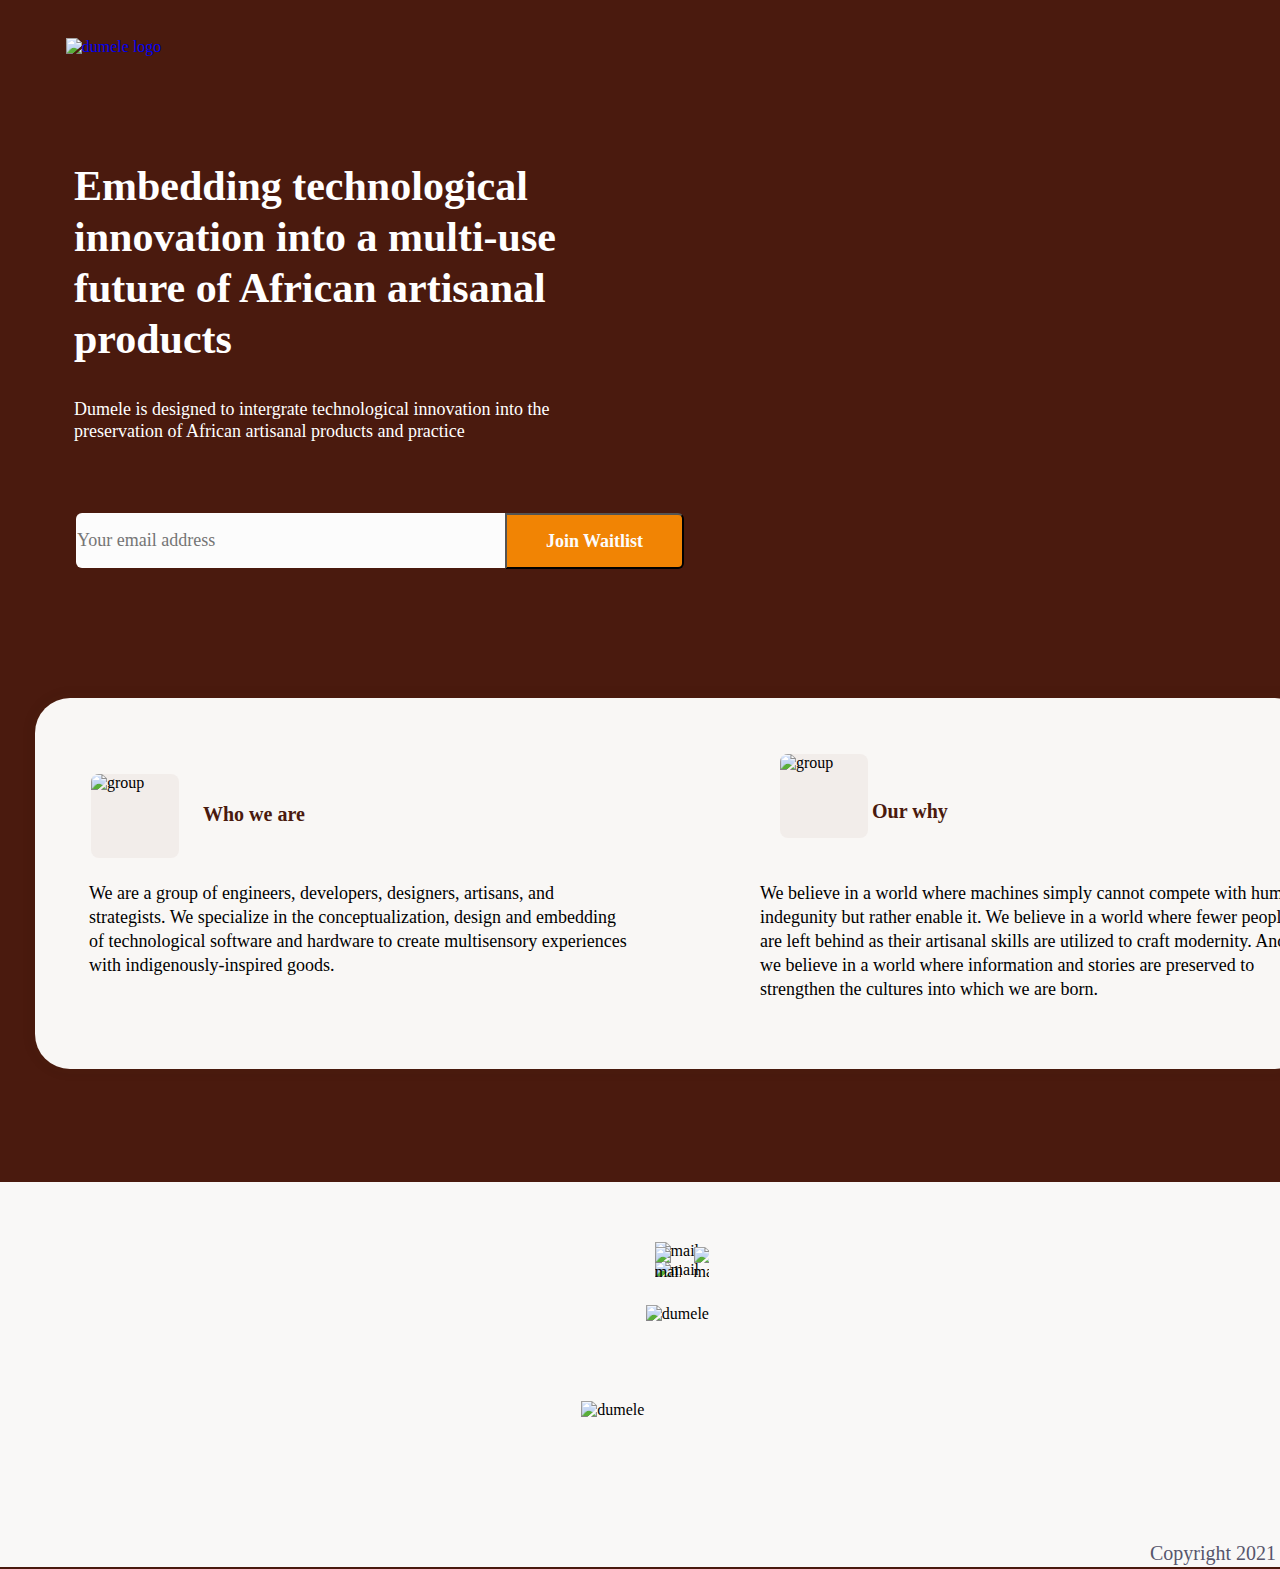
==== index.html @ 9a36893f "first commit" ====
<!DOCTYPE html>
<html lang="en">
<head>
    <meta charset="UTF-8">
    <meta http-equiv="X-UA-Compatible" content="IE=edge">
    <meta name="viewport" content="width=device-width, initial-scale=1.0">
    <link rel="stylesheet" href="style.css">
    <title>Dumele</title>
</head>
<body>
    <div class="container">
        <div class="nav-wrapper">
            <a href="index.html"><img src="C:\Users\danky\OneDrive\Desktop\projects\dumele\img\dumele logo.png" class="dumele-logo" alt="dumele logo"></a>
        </div>
       <div class="embedding-technology">Embedding technological innovation into a multi-use future of African artisanal products</div>
       <p class="dumele-is-designed-for">Dumele is designed to intergrate technological innovation into the preservation of African artisanal products and practice</p>
       <input type="text" class="form" placeholder="Your email address">
       <button class="submit" type="submit">Join Waitlist</button>
       <img src="C:\Users\danky\OneDrive\Desktop\projects\dumele\img\Vector.png" class="symble" alt="dumele">
       <img src="C:\Users\danky\OneDrive\Desktop\projects\dumele\img\Vector 3.png" class="symble-1" alt="dumele">
       <img src="C:\Users\danky\OneDrive\Desktop\projects\dumele\img\Vector 2.png" class="symble-2" alt="dumele">
       <img src="C:\Users\danky\OneDrive\Desktop\projects\dumele\img\Vector 1.png" class="symble-3" alt="dumele">
        <div class="outer-container">
            <div class="inner-container">
                <img src="C:\Users\danky\OneDrive\Desktop\projects\dumele\img\group (1) 1.png" class="group" alt="group">
                <div class="who-we-are">Who we are</div>
                <p class="we-are">We are a group of engineers, developers, designers, artisans, and strategists. We specialize in the conceptualization, design and embedding of technological software and hardware to create multisensory experiences with indigenously-inspired goods.</p>
                <img src="C:\Users\danky\OneDrive\Desktop\projects\dumele\img\Group 178.png" class="question" alt="group">
                <div class="our-why">Our why</div>
                <p class="we-believe">We believe in a world where machines simply cannot compete with human indegunity but rather enable it. We believe in a world where fewer people are left behind as their artisanal skills are utilized to craft modernity. And we believe in a world where information and stories are preserved to strengthen the cultures into which we are born.</p>
            </div>
        </div>
        <div class="footer">
            <div class="mail">    
                <img src="C:\Users\danky\OneDrive\Desktop\projects\dumele\img\mail up.png" class="mail-up" alt="mail">
                <img src="C:\Users\danky\OneDrive\Desktop\projects\dumele\img\mail down.png" class="mail-down" alt="mail">
                <img src="C:\Users\danky\OneDrive\Desktop\projects\dumele\img\mail left.png" class="mail-left" alt="mail">
                <img src="C:\Users\danky\OneDrive\Desktop\projects\dumele\img\mail right.png" class="mail-right" alt="mail">
            </div>
                <img src="C:\Users\danky\OneDrive\Desktop\projects\dumele\img\dumele logo symble.png" class="dumele-symble" alt="dumele">
            <img src="C:\Users\danky\OneDrive\Desktop\projects\dumele\img\dumele logo2.png" class="dumele-logo2" alt="dumele">
            <footer class="copyright">Copyright  2021 Dumele</footer>
        </div>
    </div> 
    <script src="app.js"></script>
</body>
</html>
---- style.css ----
* {
    margin: 0px;
    padding: 0px;
}

body {
    background: #4a1a0e;
}

img.dumele-logo {
    position: absolute;
    left: 5.14%;
    right: 77.15%;
    top: 4.21%;
    bottom: 92.85%;
}

.embedding-technology {
    position: absolute;
    width: 534px;
    height: 153px;
    left: 74px;
    top: 161px;

    font-family: Sen;
    font-style: normal;
    font-weight: bold;
    font-size: 42px;
    line-height: 51px;

    color: #ffffff;
}

p.dumele-is-designed-for {
    position: absolute;
    width: 511px;
    height: 82px;
    left: 74px;
    top: 398px;

    font-family: Epilogue;
    font-style: normal;
    font-weight: 300;
    font-size: 18px;
    line-height: 22px;

    color: #ffffff;
}

input.form {
    position: absolute;
    width: 429px;
    height: 55px;
    left: 76px;
    top: 513px;

    background: #fcfcfc;
    border: 1px solid rgba(255, 254, 254, 0.51);
    box-sizing: border-box;
    border-radius: 6px 0px 0px 6px;

    font-family: Epilogue;
    font-style: normal;
    font-weight: normal;
    font-size: 18px;
    line-height: 22px;

    color: #c1bdbd;
}

button.submit {
    position: absolute;
    width: 179px;
    height: 56px;
    left: 505px;
    top: 513px;

    font-family: Epilogue;
    font-style: normal;
    font-weight: 600;
    font-size: 18px;
    line-height: 22px;

    color: #fcfcfc;
    
    background: #f18404;
    border-radius: 0px 6px 6px 0px;

    cursor: pointer;
}

img.symble {
    position: absolute;
    left: 57.96%;
    right: 32.83%;
    top: 47%;
    bottom: 63.75%;
}

img.symble-1 {
    position: absolute;
    left: 73.19%;
    right: -3.86%;
    top: -4.98%;
    bottom: 63.76%;
}

img.symble-2 {
    position: absolute;
    left: 66.04%;
    right: 4.26%;
    top: -4.98%;
    bottom: 63.76%;
}

img.symble-3 {
    position: absolute;
    left: 57.96%;
    right: 12.38%;
    top: -4.98%;
    bottom: 78.34%;
}

.inner-container {
    position: absolute;
    width: 1275px;
    height: 371px;
    left: 35px;
    top: 698px;

    background: #f9f7f5;
    box-shadow: 0px 0px 4px 10px rgba(74, 26, 14, 0.02);
    border-radius: 35px;
}

img.group {
    position: absolute;
    width: 88px;
    height: 84px;
    left: 56px;
    top: 76px;

    background: #f2edea;
    border-radius: 8px;
}

.who-we-are {
    position: absolute;
    width: 119px;
    height: 20px;
    left: 168px;
    top: 106px;

    font-family: Epilogue;
    font-style: normal;
    font-weight: bold;
    font-size: 20px;
    line-height: 20px;

    color: #4a1a0e
}

p.we-are {
    position: absolute;
    width: 544px;
    height: 193px;
    left: 54px;
    top: 183px;

    font-family: Epilogue;
    font-style: normal;
    font-weight: 300;
    font-size: 18px;
    line-height: 24px;

    color: black;
}

img.question {
    position: absolute;
    width: 88px;
    height: 84px;
    left: 745px;
    top: 56px;

    background: #f2edea;
    border-radius: 8px;
}

.our-why {
    position: absolute;
    width: 82px;
    height: 20px;
    left: 837px;
    top: 103px;

    font-family: Epilougue;
    font-style: normal;
    font-weight: bold;
    font-size: 20px;
    line-height: 20px;

    color: #4a1a0e;
}

p.we-believe {
    position: absolute;
    width: 544px;
    height: 154px;
    left: 725px;
    top: 183px;

    font-family: Epilogue;
    font-style: normal;
    font-weight: 300;
    font-size: 18px;
    line-height: 24px;

    color: black;
}

.footer {
    position: absolute;
    width: 1364px;
    height: 385px;
    left: 0px;
    top: 1182px;

    background: #f9f8f7;
}

.mail {
    cursor: pointer;
}

img.mail-up {
    position: absolute;
    left: 47.99%;
    right: 48.01%;
    top: 15.53%;
    bottom: 20.06%;
}

img.mail-down {
    position: absolute;
    left: 47.99%;
    right: 48.01%;
    top: 20.56%;
    bottom: 20.06%;
}

img.mail-left {
    position: absolute;
    left: 48%;
    right: 50.06%;
    top: 16.92%;
    bottom: 20.06%;
}

img.mail-right {
    position: absolute;
    left: 50.85%;
    right: 48%;
    top: 16.92%;
    bottom: 19.37%; 
}

img.dumele-symble {
    position: absolute;
    left: 47.35%;
    right: 48%;
    top: 31.92%;
    bottom: 19.37%;
}

img.dumele-logo2 {
    position: absolute;
    left: 42.61%;
    right: 48%;
    top: 56.92%;
    bottom: 19.37%;
}

footer.copyright {
    position: absolute;
    width: 214px;
    height: 32px;
    left: 1150px;
    top: 355px;

    font-family: Epilogue;
    font-style: normal;
    font-weight: 200;
    font-size: 20px;
    line-height: 32px;

    color: #56556c;
}

@media only screen and (max-width: 375px) {
    * {
        margin: 0px;
        padding: 0px;
    }
    
    body {
        background: #4a1a0e;
    }
    
    img.dumele-logo {
        width: 132.71px;
        position: absolute;
        height: 26.68px;
        left: 28px;
        top: 24px;
    }
    
    .embedding-technology {
        position: absolute;
        width: 320px;
        height: 180px;
        left: 28px;
        top: 99px;
    
        font-family: Sen;
        font-style: normal;
        font-weight: bold;
        font-size: 28px;
        line-height: 30px;
    
        color: #ffffff;
    }
    
    p.dumele-is-designed-for {
        position: absolute;
        width: 320px;
        height: 82px;
        left: 28px;
        top: 235px;
    
        font-family: Epilogue;
        font-style: normal;
        font-weight: 300;
        font-size: 14px;
        line-height: 22px;
    
        color: #ffffff;
    }
    
    input.form {
        position: absolute;
        width: 320px;
        height: 56px;
        left: 28px;
        top: 335px;
    
        background: #fcfcfc;
        border: 1px solid rgba(255, 254, 254, 0.51);
        box-sizing: border-box;
        border-radius: 6px 0px 0px 6px;
    
        font-family: Epilogue;
        font-style: normal;
        font-weight: normal;
        font-size: 18px;
        line-height: 22px;
    
        color: #c1bdbd;
    }
    
    button.submit {
        position: absolute;
        width: 320px;
        height: 56px;
        left: 28px;
        top: 418px;
    
        font-family: Epilogue;
        font-style: normal;
        font-weight: 600;
        font-size: 18px;
        line-height: 22px;
    
        color: #fcfcfc;
        
        background: #f18404;
        border-radius: 6px;
    
        cursor: pointer;
    }
    img.symble {
        display: none;
    }
    
    img.symble-1 {
        position: absolute;
        width: 290.84px;
        height: 439.77px;
        left: 84.16px;
        top: 531px;
    
        box-sizing: border-box;
    }
    
    img.symble-2 {
        position: absolute;
        width: 290.17px;
        height: 439.72px;
        left: 4.21px;
        top: 531px;
    
        box-sizing: border-box;
    }
    
    img.symble-3 {
        position: absolute;
        width: 290.85px;
        height: 284.14px;
        left: -75px;
        top: 531px;
    
        box-sizing: border-box;
    }

    .outer-container {
        position: absolute;
        width: 375px;
        height: 378px;
        left: 0px;
        top: 731px;
    
        background: #4a1a0e;
    }
    
    .inner-container {
        position: absolute;
        width: 320px;
        height: 686px;
        left: 29px;
        top: 75px;
    
        background: #f9f7f5;
        box-shadow: 0px 0px 4px 10px rgba(74, 26, 14, 0.02);
        border-radius: 8px;
    }
    
    img.group {
        position: absolute;
        width: 40px;
        height: 40px;
        left: 58px;
        top: 59px;
    
        background: #f2edea;
        border-radius: 8px;
    }
    
    .who-we-are {
        position: absolute;
        width: 119px;
        height: 20px;
        left: 56px;
        top: 106px;
    
        font-family: Epilogue;
        font-style: normal;
        font-weight: bold;
        font-size: 15px;
        line-height: 20px;
    
        color: #4a1a0e
    }
    
    p.we-are {
        position: absolute;
        width: 257px;
        height: 193px;
        left: 54px;
        top: 138px;
    
        font-family: Epilogue;
        font-style: normal;
        font-weight: 300;
        font-size: 14px;
        line-height: 24px;
    
        color: #333131;
    }
    
    img.question {
        position: absolute;
        width: 40px;
        height: 40px;
        left: 58px;
        top: 328px;
    
        background: #f2edea;
        border-radius: 8px;
    }
    
    .our-why {
        position: absolute;
        width: 62px;
        height: 20px;
        left: 58px;
        top: 383px;
    
        font-family: Epilougue;
        font-style: normal;
        font-weight: bold;
        font-size: 15px;
        line-height: 20px;
    
        color: #4a1a0e;
    }
    
    p.we-believe {
        position: absolute;
        width: 257px;
        height: 193px;
        left: 60px;
        top: 418px;
    
        font-family: Epilogue;
        font-style: normal;
        font-weight: 300;
        font-size: 14px;
        line-height: 24px;
    
        color: black;
    }
    
    .footer {
        position: absolute;
        width: 380px;
        height: 202px;
        left: 0px;
        top: 1600px;
    
        background: #f9f8f7;
    }
    
    img.mail-up {
        position: absolute;
        height: 9.98px;
        left: 46.41%;
        right: 46.63%;
        top: 11.2%;
    }
    
    img.mail-down {
        position: absolute;
        height: 7.88px;
        left: 46.41%;
        right: 46.63%;
        top: 16.30%;
    }
    
    img.mail-left {
        position: absolute;
        height: 9.98px;
        left: 46.61%;
        right: 46.63%;
        top: 13.60%;
    }
    
    img.mail-right {
        position: absolute;
        height: 9.98px;
        left: 50.96%;
        right: 46.43%;
        top: 13.60%; 
    }
    
    img.dumele-symble {
        position: absolute;
        height: 21px;
        left: 46.41%;
        right: 47.2%;
        top: 41.2%;
    }
    
    img.dumele-logo2 {
        position: absolute;
        height: 10px;
        left: 41.52%;
        right: 42.4%;
        top: 59.4%;
    }
    
    footer.copyright {
        position: absolute;
        width: 128px;
        height: 32px;
        left: 121px;
        top: 81.2%;
    
        font-family: Epilogue;
        font-style: normal;
        font-weight: 200;
        font-size: 12px;
        line-height: 32px;
    
        color: #56556c;
    }

    
}
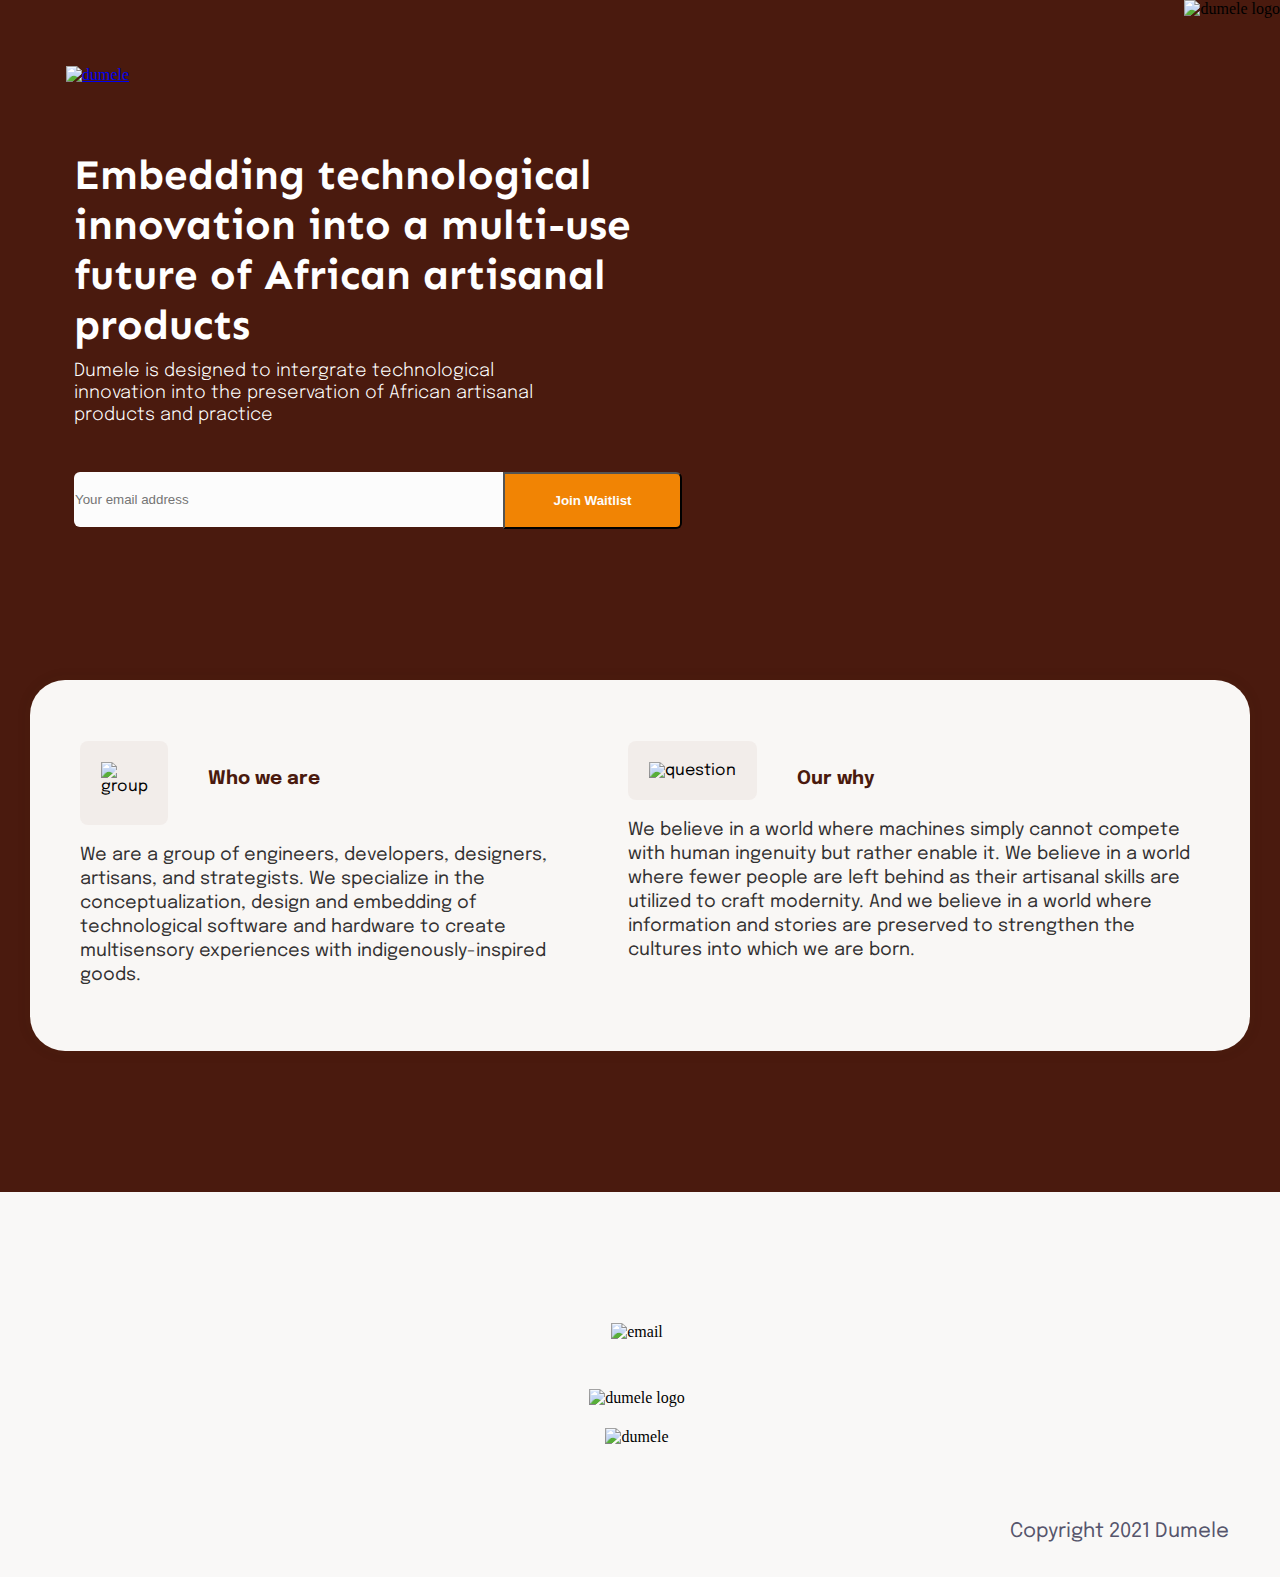
==== commit c90328bf: "latest update" ====
--- a/index.html
+++ b/index.html
@@ -4,44 +4,82 @@
     <meta charset="UTF-8">
     <meta http-equiv="X-UA-Compatible" content="IE=edge">
     <meta name="viewport" content="width=device-width, initial-scale=1.0">
+    <link rel="preconnect" href="https://fonts.gstatic.com">
+    <link href="https://fonts.googleapis.com/css2?family=Epilogue:wght@200;300;400;600;700&family=Sen:wght@700&display=swap" rel="stylesheet">
+    <title>Dumele</title>
     <link rel="stylesheet" href="style.css">
-    <title>Dumele</title>
 </head>
 <body>
     <div class="container">
-        <div class="nav-wrapper">
-            <a href="index.html"><img src="C:\Users\danky\OneDrive\Desktop\projects\dumele\img\dumele logo.png" class="dumele-logo" alt="dumele logo"></a>
-        </div>
-       <div class="embedding-technology">Embedding technological innovation into a multi-use future of African artisanal products</div>
-       <p class="dumele-is-designed-for">Dumele is designed to intergrate technological innovation into the preservation of African artisanal products and practice</p>
-       <input type="text" class="form" placeholder="Your email address">
-       <button class="submit" type="submit">Join Waitlist</button>
-       <img src="C:\Users\danky\OneDrive\Desktop\projects\dumele\img\Vector.png" class="symble" alt="dumele">
-       <img src="C:\Users\danky\OneDrive\Desktop\projects\dumele\img\Vector 3.png" class="symble-1" alt="dumele">
-       <img src="C:\Users\danky\OneDrive\Desktop\projects\dumele\img\Vector 2.png" class="symble-2" alt="dumele">
-       <img src="C:\Users\danky\OneDrive\Desktop\projects\dumele\img\Vector 1.png" class="symble-3" alt="dumele">
-        <div class="outer-container">
-            <div class="inner-container">
-                <img src="C:\Users\danky\OneDrive\Desktop\projects\dumele\img\group (1) 1.png" class="group" alt="group">
-                <div class="who-we-are">Who we are</div>
-                <p class="we-are">We are a group of engineers, developers, designers, artisans, and strategists. We specialize in the conceptualization, design and embedding of technological software and hardware to create multisensory experiences with indigenously-inspired goods.</p>
-                <img src="C:\Users\danky\OneDrive\Desktop\projects\dumele\img\Group 178.png" class="question" alt="group">
-                <div class="our-why">Our why</div>
-                <p class="we-believe">We believe in a world where machines simply cannot compete with human indegunity but rather enable it. We believe in a world where fewer people are left behind as their artisanal skills are utilized to craft modernity. And we believe in a world where information and stories are preserved to strengthen the cultures into which we are born.</p>
+        <header>
+            <div class="dumele-sign">
+                <a href="index.html"><img src="img\dumele.png" alt="dumele"></a>
             </div>
-        </div>
-        <div class="footer">
-            <div class="mail">    
-                <img src="C:\Users\danky\OneDrive\Desktop\projects\dumele\img\mail up.png" class="mail-up" alt="mail">
-                <img src="C:\Users\danky\OneDrive\Desktop\projects\dumele\img\mail down.png" class="mail-down" alt="mail">
-                <img src="C:\Users\danky\OneDrive\Desktop\projects\dumele\img\mail left.png" class="mail-left" alt="mail">
-                <img src="C:\Users\danky\OneDrive\Desktop\projects\dumele\img\mail right.png" class="mail-right" alt="mail">
-            </div>
-                <img src="C:\Users\danky\OneDrive\Desktop\projects\dumele\img\dumele logo symble.png" class="dumele-symble" alt="dumele">
-            <img src="C:\Users\danky\OneDrive\Desktop\projects\dumele\img\dumele logo2.png" class="dumele-logo2" alt="dumele">
-            <footer class="copyright">Copyright  2021 Dumele</footer>
-        </div>
-    </div> 
+            <div class="dumele-symbol">
+                <img src="img\logo.png" alt="dumele logo">
+            </div>  
+        </header>
+        <main>
+            <section class="introduction">
+                <h1 class="intro-text">Embedding technological innovation into a multi-use future of African 
+                    artisanal products</h1>
+                <p class="paragraph-text">
+                    Dumele is designed to intergrate technological innovation into the 
+                    preservation of African artisanal products and practice
+                </p>
+                <div class="cta">
+                    <input type="text" class="form" placeholder="Your email address">
+                    <button class="submit" type="submit">Join Waitlist</button>
+                </div>
+                    <img src="img\mobel icon.png" class="mobile-icon" alt="dumele logo">
+            </section>
+            <section class="outer-container">
+                <section class="inner-container">
+                    <div class="group-question">
+                        <div class="group">
+                            <div class="heading-pic">
+                                <div class="group-background">
+                                    <img src="img\group.png" class="group-img" alt="group">
+                                </div>
+                                <h3 class="who">Who we are</h3>
+                            </div>
+                            <p class="we-are">We are a group of engineers, developers, designers, artisans, and 
+                                strategists. We specialize in the conceptualization, design and embedding of 
+                                technological software and hardware to create multisensory experiences with 
+                                indigenously-inspired goods.</p>
+                        </div>
+                        <div class="question">
+                            <div class="heading-pic2">
+                                <div class="question-background">
+                                    <img src="img\question.png" class="question-img" alt="question">
+                                </div>
+                                <h3 class="why">Our why</h3>
+                            </div>
+                            <p class="we-believe">We believe in a world where machines simply cannot compete 
+                                with human ingenuity but rather enable it. We believe in a world where fewer 
+                                people are left behind as their artisanal skills are utilized to craft 
+                                modernity. And we believe in a world where information and stories are 
+                                preserved to strengthen the cultures into which we are born.</p>
+                        </div>
+                    </div>
+                </section>
+            </section>
+        </main>
+        <footer>
+            <section class="foot">
+                <div class="email">
+                    <img src="img\email.png" alt="email">
+                </div>
+                <div class="logo2">
+                    <img src="img\logo2.png" alt="dumele logo">
+                </div>
+                <div class="dumele2">
+                    <img src="img\dumele2.png" alt="dumele">
+                </div>
+            </section>
+            <div class="copyright">Copyright 2021 Dumele</div>
+        </footer>
+    </div>
     <script src="app.js"></script>
 </body>
 </html>--- a/style.css
+++ b/style.css
@@ -7,80 +7,69 @@
     background: #4a1a0e;
 }
 
-img.dumele-logo {
+header {
+    display: flex;
+}
+
+.dumele-sign {
+    margin: 66px;
+}
+
+.dumele-symbol {
     position: absolute;
-    left: 5.14%;
-    right: 77.15%;
-    top: 4.21%;
-    bottom: 92.85%;
-}
-
-.embedding-technology {
-    position: absolute;
-    width: 534px;
-    height: 153px;
-    left: 74px;
-    top: 161px;
-
-    font-family: Sen;
+    right: 0px;
+}
+
+.introduction {
     font-style: normal;
+    margin-left: 74px;
+}
+
+h1.intro-text {
+    font-family: sen;
     font-weight: bold;
     font-size: 42px;
-    line-height: 51px;
+    line-height: 50px;
+    width: 672px;
 
     color: #ffffff;
 }
 
-p.dumele-is-designed-for {
-    position: absolute;
+p.paragraph-text {
+    font-family: Epilogue;
+    font-weight: 300;
+    font-size: 18px;
+    line-height: 22px;
     width: 511px;
-    height: 82px;
-    left: 74px;
-    top: 398px;
-
-    font-family: Epilogue;
-    font-style: normal;
-    font-weight: 300;
+    margin-top: 10px;
+
+    color: #ffffff;
+}
+
+.cta {
+    font-family: Epilogue;
     font-size: 18px;
     line-height: 22px;
-
-    color: #ffffff;
+    display: flex;
+    margin-top: 46px;
 }
 
 input.form {
-    position: absolute;
+    height: 55px;
     width: 429px;
-    height: 55px;
-    left: 76px;
-    top: 513px;
-
+
+    font-weight: normal;
+    
     background: #fcfcfc;
     border: 1px solid rgba(255, 254, 254, 0.51);
     box-sizing: border-box;
     border-radius: 6px 0px 0px 6px;
-
-    font-family: Epilogue;
-    font-style: normal;
-    font-weight: normal;
-    font-size: 18px;
-    line-height: 22px;
-
-    color: #c1bdbd;
-}
-
+}
 button.submit {
-    position: absolute;
+    height: 57px;
     width: 179px;
-    height: 56px;
-    left: 505px;
-    top: 513px;
-
-    font-family: Epilogue;
-    font-style: normal;
+
     font-weight: 600;
-    font-size: 18px;
-    line-height: 22px;
-
     color: #fcfcfc;
     
     background: #f18404;
@@ -89,520 +78,164 @@
     cursor: pointer;
 }
 
-img.symble {
-    position: absolute;
-    left: 57.96%;
-    right: 32.83%;
-    top: 47%;
-    bottom: 63.75%;
-}
-
-img.symble-1 {
-    position: absolute;
-    left: 73.19%;
-    right: -3.86%;
-    top: -4.98%;
-    bottom: 63.76%;
-}
-
-img.symble-2 {
-    position: absolute;
-    left: 66.04%;
-    right: 4.26%;
-    top: -4.98%;
-    bottom: 63.76%;
-}
-
-img.symble-3 {
-    position: absolute;
-    left: 57.96%;
-    right: 12.38%;
-    top: -4.98%;
-    bottom: 78.34%;
+.mobile-icon {
+    display: none;
 }
 
 .inner-container {
-    position: absolute;
-    width: 1275px;
+    display: flex;
+    margin-top: 151px;
+    margin-inline: 30px;
     height: 371px;
-    left: 35px;
-    top: 698px;
-
+    font-family: Epilogue;
+    font-style: normal;
+    
     background: #f9f7f5;
     box-shadow: 0px 0px 4px 10px rgba(74, 26, 14, 0.02);
     border-radius: 35px;
 }
 
-img.group {
-    position: absolute;
+.heading-pic {
+    display: flex;
+}
+
+.group-question {
+    display: flex;
+    margin-top: 5%;
+    margin-inline: 50px;
+}
+
+.group-background {
+    background: #f2edea;
     width: 88px;
     height: 84px;
-    left: 56px;
-    top: 76px;
-
+    border-radius: 8px;
+}
+
+img.group-img {
+    margin: 21px;
+}
+
+h3.who {
+    width: 119px;
+    height: 20px;
+    color: #4a1a0e;
+    margin-left: 40px;
+    margin-top: 28px;
+}
+
+p.we-are {
+    font-weight: normal;
+    font-size: 18px;
+    line-height: 24px;
+    color: #333131;
+    width: 122%;
+    /* height: 193px; */
+    margin-top: 18px;
+}
+
+.question {
+    margin-left: 121px;
+}
+
+.heading-pic2 {
+    display: flex;
+}
+
+.question-background {
     background: #f2edea;
     border-radius: 8px;
 }
 
-.who-we-are {
-    position: absolute;
-    width: 119px;
-    height: 20px;
-    left: 168px;
-    top: 106px;
-
+img.question-img {
+    margin: 21px;
+}
+
+h3.why {
+    color: #4a1a0e;
+    margin-left: 40px;
+    margin-top: 28px;
+}
+
+p.we-believe {
+    font-weight: normal;
+    font-size: 18px;
+    line-height: 24px;
+    color: #333131;
+    margin-top: 18px;
+}
+
+footer {
+    display: flex;
+    margin-top: 141px;
+    height: 385px;
+    background: #f9f8f7;
+}
+
+.foot {
+    margin: auto;
+    margin-right: 325px;
+    text-align: center;
+}
+
+.logo2 {
+    margin-top: 48px;
+    margin-bottom: 21px;
+}
+
+.copyright {
     font-family: Epilogue;
     font-style: normal;
-    font-weight: bold;
+    font-weight: 200px;
     font-size: 20px;
-    line-height: 20px;
-
-    color: #4a1a0e
-}
-
-p.we-are {
-    position: absolute;
-    width: 544px;
-    height: 193px;
-    left: 54px;
-    top: 183px;
-
-    font-family: Epilogue;
-    font-style: normal;
-    font-weight: 300;
-    font-size: 18px;
-    line-height: 24px;
-
-    color: black;
-}
-
-img.question {
-    position: absolute;
-    width: 88px;
-    height: 84px;
-    left: 745px;
-    top: 56px;
-
-    background: #f2edea;
-    border-radius: 8px;
-}
-
-.our-why {
-    position: absolute;
-    width: 82px;
-    height: 20px;
-    left: 837px;
-    top: 103px;
-
-    font-family: Epilougue;
-    font-style: normal;
-    font-weight: bold;
-    font-size: 20px;
-    line-height: 20px;
-
-    color: #4a1a0e;
-}
-
-p.we-believe {
-    position: absolute;
-    width: 544px;
-    height: 154px;
-    left: 725px;
-    top: 183px;
-
-    font-family: Epilogue;
-    font-style: normal;
-    font-weight: 300;
-    font-size: 18px;
-    line-height: 24px;
-
-    color: black;
-}
-
-.footer {
-    position: absolute;
-    width: 1364px;
-    height: 385px;
-    left: 0px;
-    top: 1182px;
-
-    background: #f9f8f7;
-}
-
-.mail {
-    cursor: pointer;
-}
-
-img.mail-up {
-    position: absolute;
-    left: 47.99%;
-    right: 48.01%;
-    top: 15.53%;
-    bottom: 20.06%;
-}
-
-img.mail-down {
-    position: absolute;
-    left: 47.99%;
-    right: 48.01%;
-    top: 20.56%;
-    bottom: 20.06%;
-}
-
-img.mail-left {
-    position: absolute;
-    left: 48%;
-    right: 50.06%;
-    top: 16.92%;
-    bottom: 20.06%;
-}
-
-img.mail-right {
-    position: absolute;
-    left: 50.85%;
-    right: 48%;
-    top: 16.92%;
-    bottom: 19.37%; 
-}
-
-img.dumele-symble {
-    position: absolute;
-    left: 47.35%;
-    right: 48%;
-    top: 31.92%;
-    bottom: 19.37%;
-}
-
-img.dumele-logo2 {
-    position: absolute;
-    left: 42.61%;
-    right: 48%;
-    top: 56.92%;
-    bottom: 19.37%;
-}
-
-footer.copyright {
-    position: absolute;
-    width: 214px;
-    height: 32px;
-    left: 1150px;
-    top: 355px;
-
-    font-family: Epilogue;
-    font-style: normal;
-    font-weight: 200;
-    font-size: 20px;
-    line-height: 32px;
-
+    margin-right: 4%;
+    margin-top: 329px;
+    
     color: #56556c;
 }
 
 @media only screen and (max-width: 375px) {
-    * {
-        margin: 0px;
-        padding: 0px;
-    }
-    
-    body {
-        background: #4a1a0e;
-    }
-    
-    img.dumele-logo {
-        width: 132.71px;
-        position: absolute;
-        height: 26.68px;
-        left: 28px;
-        top: 24px;
-    }
-    
-    .embedding-technology {
-        position: absolute;
-        width: 320px;
-        height: 180px;
-        left: 28px;
-        top: 99px;
-    
-        font-family: Sen;
-        font-style: normal;
-        font-weight: bold;
-        font-size: 28px;
-        line-height: 30px;
-    
-        color: #ffffff;
-    }
-    
-    p.dumele-is-designed-for {
-        position: absolute;
-        width: 320px;
-        height: 82px;
-        left: 28px;
-        top: 235px;
-    
-        font-family: Epilogue;
-        font-style: normal;
-        font-weight: 300;
-        font-size: 14px;
-        line-height: 22px;
-    
-        color: #ffffff;
-    }
-    
-    input.form {
-        position: absolute;
-        width: 320px;
-        height: 56px;
-        left: 28px;
-        top: 335px;
-    
-        background: #fcfcfc;
-        border: 1px solid rgba(255, 254, 254, 0.51);
-        box-sizing: border-box;
-        border-radius: 6px 0px 0px 6px;
-    
-        font-family: Epilogue;
-        font-style: normal;
-        font-weight: normal;
-        font-size: 18px;
-        line-height: 22px;
-    
-        color: #c1bdbd;
-    }
-    
-    button.submit {
-        position: absolute;
-        width: 320px;
-        height: 56px;
-        left: 28px;
-        top: 418px;
-    
-        font-family: Epilogue;
-        font-style: normal;
-        font-weight: 600;
-        font-size: 18px;
-        line-height: 22px;
-    
-        color: #fcfcfc;
-        
-        background: #f18404;
-        border-radius: 6px;
-    
-        cursor: pointer;
-    }
-    img.symble {
-        display: none;
-    }
-    
-    img.symble-1 {
-        position: absolute;
-        width: 290.84px;
-        height: 439.77px;
-        left: 84.16px;
-        top: 531px;
-    
-        box-sizing: border-box;
-    }
-    
-    img.symble-2 {
-        position: absolute;
-        width: 290.17px;
-        height: 439.72px;
-        left: 4.21px;
-        top: 531px;
-    
-        box-sizing: border-box;
-    }
-    
-    img.symble-3 {
-        position: absolute;
-        width: 290.85px;
-        height: 284.14px;
-        left: -75px;
-        top: 531px;
-    
-        box-sizing: border-box;
-    }
-
-    .outer-container {
-        position: absolute;
-        width: 375px;
-        height: 378px;
-        left: 0px;
-        top: 731px;
-    
-        background: #4a1a0e;
-    }
-    
-    .inner-container {
-        position: absolute;
-        width: 320px;
-        height: 686px;
-        left: 29px;
-        top: 75px;
-    
-        background: #f9f7f5;
-        box-shadow: 0px 0px 4px 10px rgba(74, 26, 14, 0.02);
-        border-radius: 8px;
-    }
-    
-    img.group {
-        position: absolute;
-        width: 40px;
-        height: 40px;
-        left: 58px;
-        top: 59px;
-    
-        background: #f2edea;
-        border-radius: 8px;
-    }
-    
-    .who-we-are {
-        position: absolute;
-        width: 119px;
-        height: 20px;
-        left: 56px;
-        top: 106px;
-    
-        font-family: Epilogue;
-        font-style: normal;
-        font-weight: bold;
-        font-size: 15px;
-        line-height: 20px;
-    
-        color: #4a1a0e
-    }
-    
-    p.we-are {
-        position: absolute;
-        width: 257px;
-        height: 193px;
-        left: 54px;
-        top: 138px;
-    
-        font-family: Epilogue;
-        font-style: normal;
-        font-weight: 300;
-        font-size: 14px;
-        line-height: 24px;
-    
-        color: #333131;
-    }
-    
-    img.question {
-        position: absolute;
-        width: 40px;
-        height: 40px;
-        left: 58px;
-        top: 328px;
-    
-        background: #f2edea;
-        border-radius: 8px;
-    }
-    
-    .our-why {
-        position: absolute;
-        width: 62px;
-        height: 20px;
-        left: 58px;
-        top: 383px;
-    
-        font-family: Epilougue;
-        font-style: normal;
-        font-weight: bold;
-        font-size: 15px;
-        line-height: 20px;
-    
-        color: #4a1a0e;
-    }
-    
-    p.we-believe {
-        position: absolute;
-        width: 257px;
-        height: 193px;
-        left: 60px;
-        top: 418px;
-    
-        font-family: Epilogue;
-        font-style: normal;
-        font-weight: 300;
-        font-size: 14px;
-        line-height: 24px;
-    
-        color: black;
-    }
-    
-    .footer {
-        position: absolute;
-        width: 380px;
-        height: 202px;
-        left: 0px;
-        top: 1600px;
-    
-        background: #f9f8f7;
-    }
-    
-    img.mail-up {
-        position: absolute;
-        height: 9.98px;
-        left: 46.41%;
-        right: 46.63%;
-        top: 11.2%;
-    }
-    
-    img.mail-down {
-        position: absolute;
-        height: 7.88px;
-        left: 46.41%;
-        right: 46.63%;
-        top: 16.30%;
-    }
-    
-    img.mail-left {
-        position: absolute;
-        height: 9.98px;
-        left: 46.61%;
-        right: 46.63%;
-        top: 13.60%;
-    }
-    
-    img.mail-right {
-        position: absolute;
-        height: 9.98px;
-        left: 50.96%;
-        right: 46.43%;
-        top: 13.60%; 
-    }
-    
-    img.dumele-symble {
-        position: absolute;
-        height: 21px;
-        left: 46.41%;
-        right: 47.2%;
-        top: 41.2%;
-    }
-    
-    img.dumele-logo2 {
-        position: absolute;
-        height: 10px;
-        left: 41.52%;
-        right: 42.4%;
-        top: 59.4%;
-    }
-    
-    footer.copyright {
-        position: absolute;
-        width: 128px;
-        height: 32px;
-        left: 121px;
-        top: 81.2%;
-    
-        font-family: Epilogue;
-        font-style: normal;
-        font-weight: 200;
-        font-size: 12px;
-        line-height: 32px;
-    
-        color: #56556c;
-    }
-
-    
+h1.intro-text {
+    width: 460px;
+}
+
+p.paragraph-text {
+    width: 410px;
+    line-height: 26px;
+    height: 82px;
+}
+
+.dumele-symbol{
+    display: none;
+}
+
+.cta {
+    display: block;
+}
+
+input.form {
+    width: 460px;
+    margin-bottom: 27px;
+}
+
+button.submit {
+    width: 460px;
+}
+
+img.mobile-icon {
+    display: block;
+    margin-top: 47px;
+    width: 550px;
+    height: 439.83px;
+    left: -75px;
+}
+
+.outer-container {
+    background: #4a1a0e;
+    
+}
+
+.inner-container {
+    height: 686px;
+}
 }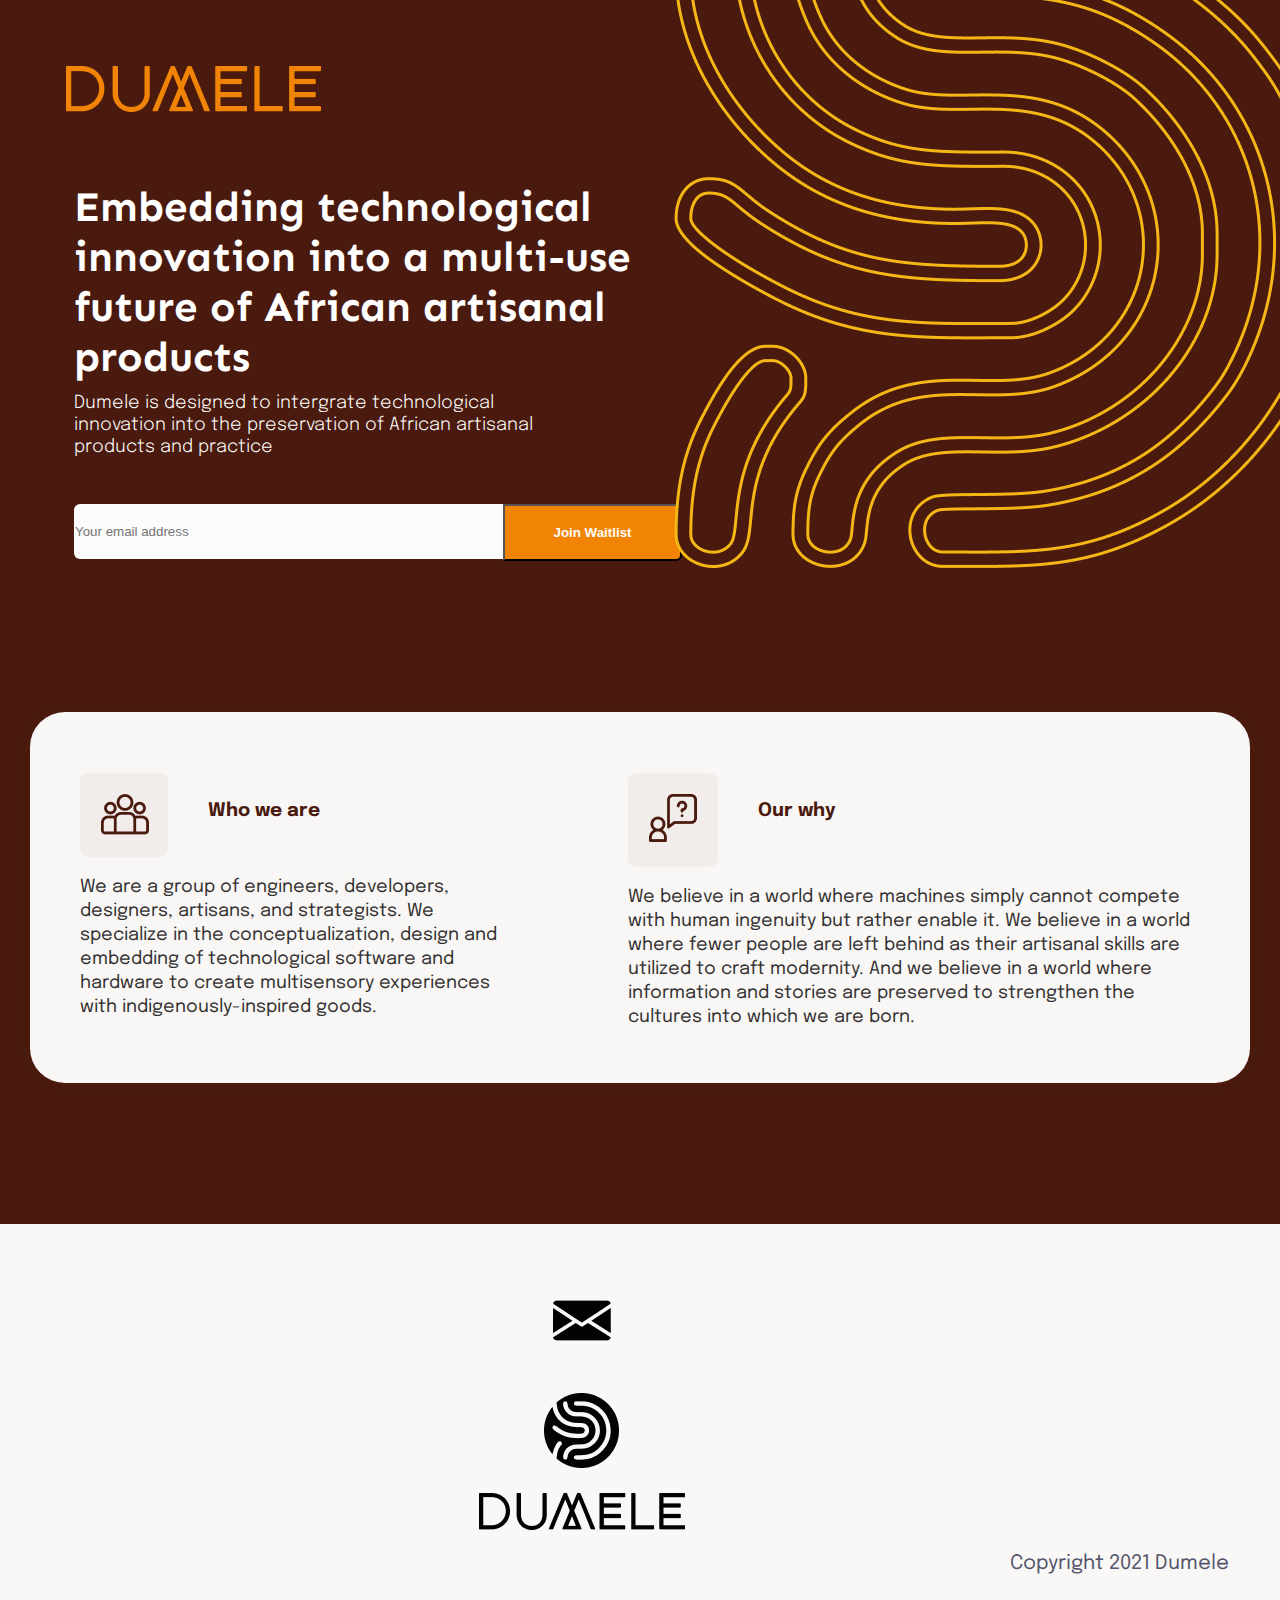
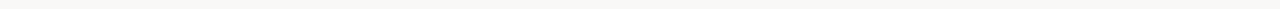
==== commit 759eb4b4: "latest changes" ====
--- a/index.html
+++ b/index.html
@@ -31,7 +31,6 @@
                     <input type="text" class="form" placeholder="Your email address">
                     <button class="submit" type="submit">Join Waitlist</button>
                 </div>
-                    <img src="img\mobel icon.png" class="mobile-icon" alt="dumele logo">
             </section>
             <section class="outer-container">
                 <section class="inner-container">
@@ -60,7 +59,7 @@
                                 people are left behind as their artisanal skills are utilized to craft 
                                 modernity. And we believe in a world where information and stories are 
                                 preserved to strengthen the cultures into which we are born.</p>
-                        </div>
+                            </div>
                     </div>
                 </section>
             </section>
--- a/style.css
+++ b/style.css
@@ -78,10 +78,6 @@
     cursor: pointer;
 }
 
-.mobile-icon {
-    display: none;
-}
-
 .inner-container {
     display: flex;
     margin-top: 151px;
@@ -129,8 +125,6 @@
     font-size: 18px;
     line-height: 24px;
     color: #333131;
-    width: 122%;
-    /* height: 193px; */
     margin-top: 18px;
 }
 
@@ -222,20 +216,51 @@
     width: 460px;
 }
 
-img.mobile-icon {
-    display: block;
-    margin-top: 47px;
-    width: 550px;
-    height: 439.83px;
-    left: -75px;
-}
-
 .outer-container {
-    background: #4a1a0e;
-    
+    margin-inline: 49px;
 }
 
 .inner-container {
-    height: 686px;
+    height: 886px;
+    width: 455px;
+}
+
+.group-question {
+    display: block;
+    margin-left: 32px;
+}
+
+.heading-pic {
+    display: block;
+}
+
+h3.who {
+    margin-left: 0%;
+}
+
+.question {
+    margin-left: 0px;
+    margin-top: 16%;
+}
+
+.heading-pic2 {
+    display: block;
+}
+
+.question-background {
+    width: 88px;
+}
+
+h3.why {
+    margin-left: 0px;
+}
+
+p.we-believe {
+    margin-top: 28px;
+    line-height: 28px;
+}
+
+footer {
+    height: 0%;
 }
 }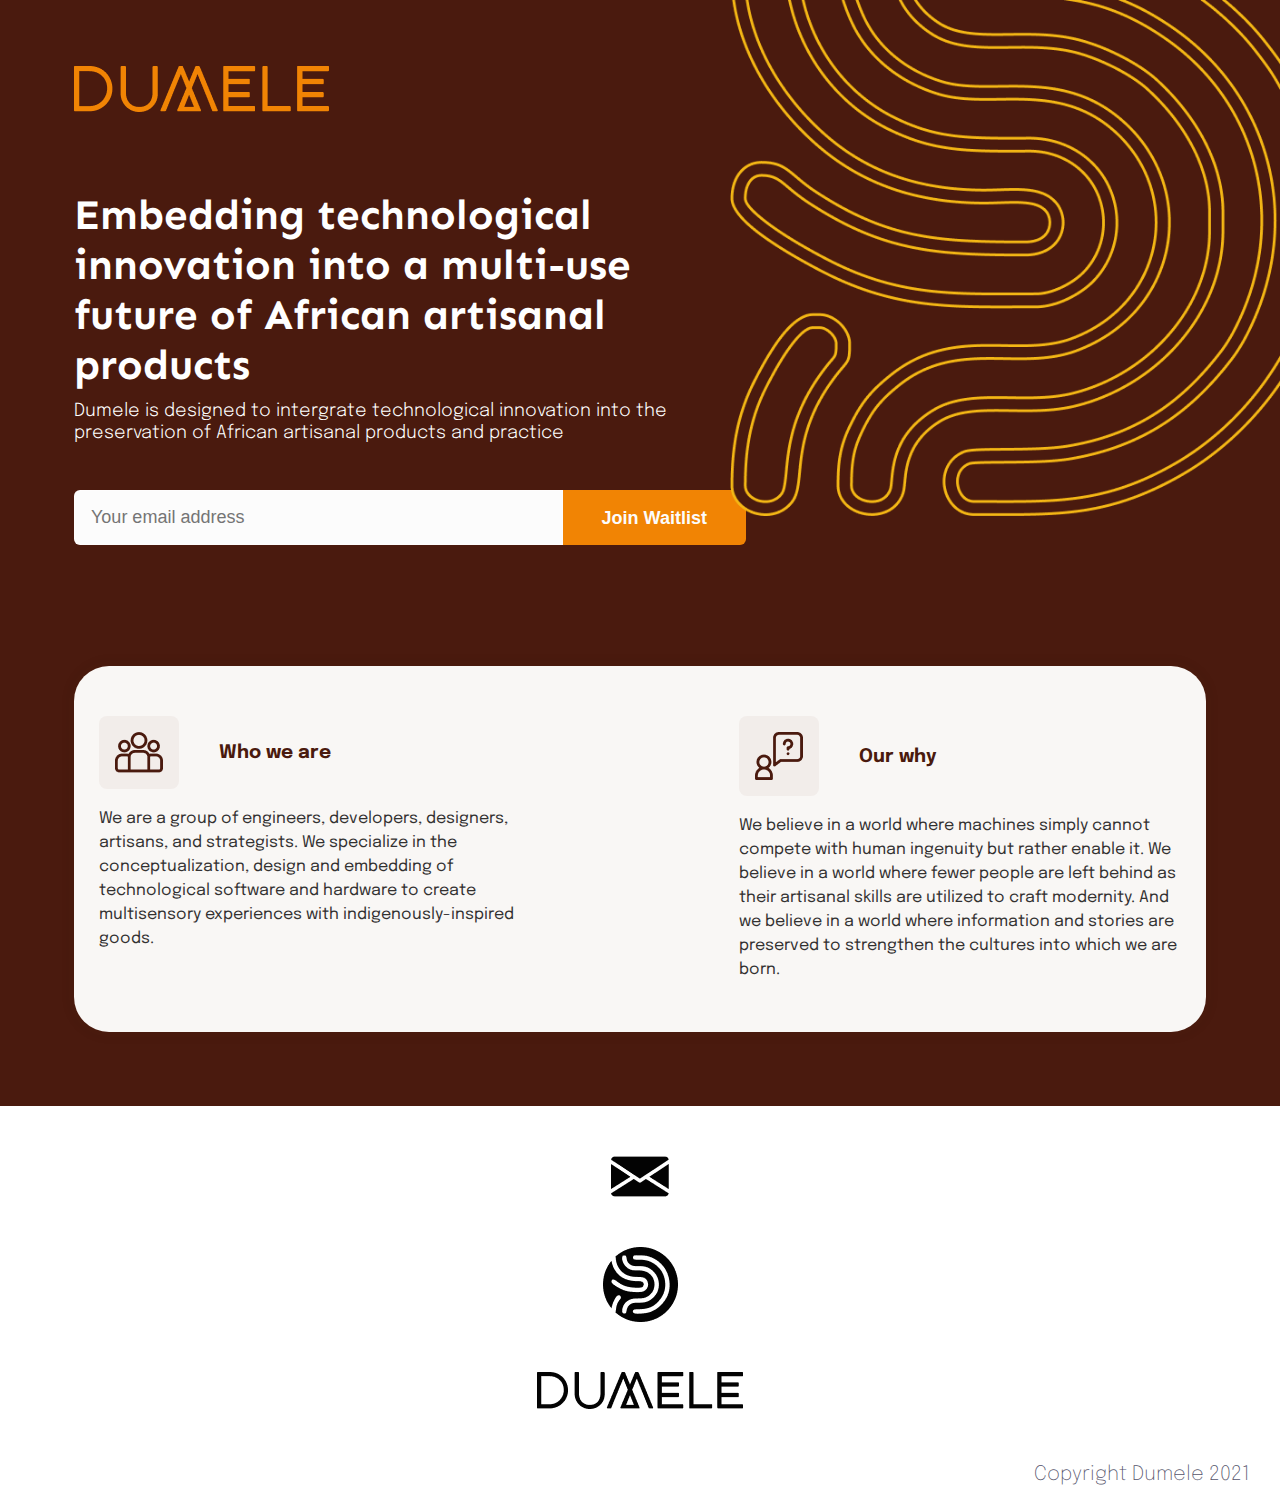
==== commit 573cadf8: "final push" ====
--- a/index.html
+++ b/index.html
@@ -1,84 +1,74 @@
 <!DOCTYPE html>
 <html lang="en">
-<head>
-    <meta charset="UTF-8">
-    <meta http-equiv="X-UA-Compatible" content="IE=edge">
-    <meta name="viewport" content="width=device-width, initial-scale=1.0">
-    <link rel="preconnect" href="https://fonts.gstatic.com">
-    <link href="https://fonts.googleapis.com/css2?family=Epilogue:wght@200;300;400;600;700&family=Sen:wght@700&display=swap" rel="stylesheet">
+  <head>
+    <meta charset="UTF-8" />
+    <meta http-equiv="X-UA-Compatible" content="IE=edge" />
+    <meta name="viewport" content="width=device-width, initial-scale=1.0" />
+    <link rel="preconnect" href="https://fonts.gstatic.com" />
+    <link
+      href="https://fonts.googleapis.com/css2?family=Epilogue:wght@200;300;400;600;700&family=Sen:wght@700&display=swap"
+      rel="stylesheet"
+    />
     <title>Dumele</title>
-    <link rel="stylesheet" href="style.css">
-</head>
-<body>
-    <div class="container">
-        <header>
-            <div class="dumele-sign">
-                <a href="index.html"><img src="img\dumele.png" alt="dumele"></a>
-            </div>
-            <div class="dumele-symbol">
-                <img src="img\logo.png" alt="dumele logo">
-            </div>  
-        </header>
-        <main>
-            <section class="introduction">
-                <h1 class="intro-text">Embedding technological innovation into a multi-use future of African 
-                    artisanal products</h1>
-                <p class="paragraph-text">
-                    Dumele is designed to intergrate technological innovation into the 
-                    preservation of African artisanal products and practice
-                </p>
-                <div class="cta">
-                    <input type="text" class="form" placeholder="Your email address">
-                    <button class="submit" type="submit">Join Waitlist</button>
-                </div>
-            </section>
-            <section class="outer-container">
-                <section class="inner-container">
-                    <div class="group-question">
-                        <div class="group">
-                            <div class="heading-pic">
-                                <div class="group-background">
-                                    <img src="img\group.png" class="group-img" alt="group">
-                                </div>
-                                <h3 class="who">Who we are</h3>
-                            </div>
-                            <p class="we-are">We are a group of engineers, developers, designers, artisans, and 
-                                strategists. We specialize in the conceptualization, design and embedding of 
-                                technological software and hardware to create multisensory experiences with 
-                                indigenously-inspired goods.</p>
-                        </div>
-                        <div class="question">
-                            <div class="heading-pic2">
-                                <div class="question-background">
-                                    <img src="img\question.png" class="question-img" alt="question">
-                                </div>
-                                <h3 class="why">Our why</h3>
-                            </div>
-                            <p class="we-believe">We believe in a world where machines simply cannot compete 
-                                with human ingenuity but rather enable it. We believe in a world where fewer 
-                                people are left behind as their artisanal skills are utilized to craft 
-                                modernity. And we believe in a world where information and stories are 
-                                preserved to strengthen the cultures into which we are born.</p>
-                            </div>
-                    </div>
-                </section>
-            </section>
-        </main>
-        <footer>
-            <section class="foot">
-                <div class="email">
-                    <img src="img\email.png" alt="email">
-                </div>
-                <div class="logo2">
-                    <img src="img\logo2.png" alt="dumele logo">
-                </div>
-                <div class="dumele2">
-                    <img src="img\dumele2.png" alt="dumele">
-                </div>
-            </section>
-            <div class="copyright">Copyright 2021 Dumele</div>
-        </footer>
-    </div>
+    <link rel="stylesheet" href="style.css" />
+  </head>
+  <body>
+    <main>
+      <a href="index.html"
+        ><img src="img\dumele.png" class="dumele-sign" alt="dumele"
+      /></a>
+      <img src="img\logo.png" class="dumele-symbol" alt="dumele logo" />
+      <section class="introduction">
+        <h1 class="intro-text">
+          Embedding technological innovation into a multi-use future of African
+          artisanal products
+        </h1>
+        <p class="paragraph-text">
+          Dumele is designed to intergrate technological innovation into the
+          preservation of African artisanal products and practice
+        </p>
+        <div class="cta">
+          <input type="text" class="form" placeholder="Your email address" />
+          <button class="submit" type="submit">Join Waitlist</button>
+        </div>
+      </section>
+
+      <section class="inner-container">
+        <div class="group">
+          <header>
+            <img src="img\group.png" class="group-img" alt="group" />
+            <h3 class="who">Who we are</h3>
+          </header>
+          <p class="we-are">
+            We are a group of engineers, developers, designers, artisans, and
+            strategists. We specialize in the conceptualization, design and
+            embedding of technological software and hardware to create
+            multisensory experiences with indigenously-inspired goods.
+          </p>
+        </div>
+        <div class="question">
+          <header>
+            <img src="img\question.png" class="question-img" alt="question" />
+            <h3 class="why">Our why</h3>
+          </header>
+          <p class="we-believe">
+            We believe in a world where machines simply cannot compete with
+            human ingenuity but rather enable it. We believe in a world where
+            fewer people are left behind as their artisanal skills are utilized
+            to craft modernity. And we believe in a world where information and
+            stories are preserved to strengthen the cultures into which we are
+            born.
+          </p>
+        </div>
+      </section>
+    </main>
+    <footer>
+      <img src="img\email.png" class="email" alt="email" />
+      <img src="img\logo2.png" class="logo-2" alt="dumele" />
+      <img src="img\dumele2.png" class="dumele2" alt="dumele" />
+
+      <p class="copyright">Copyright Dumele 2021</p>
+    </footer>
     <script src="app.js"></script>
-</body>
-</html>+  </body>
+</html>
--- a/style.css
+++ b/style.css
@@ -1,266 +1,254 @@
 * {
-    margin: 0px;
-    padding: 0px;
-}
-
-body {
-    background: #4a1a0e;
-}
-
-header {
-    display: flex;
+  margin: 0px;
+  padding: 0px;
+}
+
+main {
+  background: #4a1a0e;
+  padding-bottom: 74px;
+  overflow: hidden;
 }
 
 .dumele-sign {
-    margin: 66px;
+  margin: 66px 0 74px 74px;
 }
 
 .dumele-symbol {
-    position: absolute;
-    right: 0px;
+  width: 590px;
+  position: absolute;
+  right: 0;
 }
 
 .introduction {
-    font-style: normal;
-    margin-left: 74px;
+  font-style: normal;
+  padding: 0 30px 0 74px;
+  max-width: 672px;
 }
 
 h1.intro-text {
-    font-family: sen;
-    font-weight: bold;
-    font-size: 42px;
-    line-height: 50px;
-    width: 672px;
-
-    color: #ffffff;
+  font-family: sen;
+  font-weight: bold;
+  font-size: 42px;
+  line-height: 50px;
+
+  color: #ffffff;
 }
 
 p.paragraph-text {
-    font-family: Epilogue;
-    font-weight: 300;
-    font-size: 18px;
+  font-family: Epilogue;
+  font-weight: 300;
+  font-size: 18px;
+  line-height: 22px;
+  margin-top: 10px;
+
+  color: #ffffff;
+}
+
+.cta {
+  font-family: Epilogue;
+  display: flex;
+  margin-top: 46px;
+  height: 55px;
+}
+
+input.form,
+button.submit {
+  padding: 0 16px;
+}
+
+input.form {
+  flex: 3;
+
+  font-size: 18px;
+  font-weight: 400;
+
+  background: #fcfcfc;
+  border: 1px solid rgba(255, 254, 254, 0.51);
+  border-radius: 6px 0px 0px 6px;
+}
+button.submit {
+  flex: 1;
+
+  font-weight: 600;
+  font-size: 18px;
+  line-height: 22px;
+  color: #fcfcfc;
+
+  background: #f18404;
+  border-radius: 0px 6px 6px 0px;
+  border: none;
+
+  cursor: pointer;
+}
+
+.inner-container {
+  display: flex;
+  justify-content: space-between;
+  margin: 121px 74px 0 74px;
+  padding: 50px 25px;
+  font-family: Epilogue;
+  font-style: normal;
+
+  background: #f9f7f5;
+  box-shadow: 0px 0px 4px 10px rgba(74, 26, 14, 0.02);
+  border-radius: 35px;
+}
+
+.inner-container .group,
+.inner-container .question {
+  flex: 2;
+}
+
+img.group-img {
+  border-radius: 8px;
+  background: #f2edea;
+  padding: 16px;
+}
+
+.inner-container header {
+  display: flex;
+  align-items: center;
+}
+
+h3 {
+  color: #4a1a0e;
+  padding-left: 40px;
+}
+
+p.we-are,
+p.we-believe {
+  font-weight: normal;
+  line-height: 24px;
+  color: #333131;
+  margin-top: 18px;
+}
+
+.question {
+  padding-left: 197px;
+}
+
+img.question-img {
+  padding: 16px;
+  border-radius: 8px;
+  background: #f2edea;
+}
+
+footer img {
+  display: block;
+  margin: 50px auto;
+}
+
+.copyright {
+  float: right;
+  margin-right: 30px;
+  font-family: Epilogue;
+  font-style: normal;
+  font-weight: 200;
+  font-size: 20px;
+  line-height: 32px;
+  color: #56556c;
+}
+
+@media only screen and (max-width: 1340px) {
+  .dumele-symbol {
+    width: 550px;
+  }
+}
+
+@media only screen and (max-width: 1265px) {
+  .dumele-symbol {
+    width: 500px;
+  }
+}
+
+@media only screen and (max-width: 1150px) {
+  .dumele-symbol {
+    width: 400px;
+  }
+}
+
+@media only screen and (max-width: 1050px) {
+  .dumele-symbol {
+    width: 300px;
+  }
+}
+
+@media only screen and (max-width: 960px) {
+  .dumele-symbol {
+    width: 200px;
+  }
+}
+
+@media only screen and (max-width: 898px) {
+  .inner-container {
+    display: block;
+    margin-left: 27px;
+    margin-right: 27px;
+  }
+
+  .inner-container header {
+    display: block;
+  }
+
+  h3 {
+    padding-left: 0;
+    padding-top: 8px;
+  }
+
+  .question {
+    padding-left: 0;
+    padding-top: 50px;
+  }
+}
+
+@media only screen and (max-width: 630px) {
+  .introduction {
+    padding-left: 30px;
+  }
+
+  .dumele-symbol {
+    width: 100px;
+  }
+
+  .dumele-sign {
+    width: 160px;
+    margin-left: 30px;
+  }
+
+  .cta {
+    flex-direction: column;
+  }
+
+  button.submit {
+    margin-top: 10px;
+  }
+
+  .cta input,
+  .cta button {
+    flex: none;
+    border-radius: 6px;
+    height: 55px;
+  }
+
+  h1.intro-text {
+    font-size: 28px;
+    line-height: 32px;
+  }
+
+  p.paragraph-text {
+    font-size: 14px;
     line-height: 22px;
-    width: 511px;
-    margin-top: 10px;
-
-    color: #ffffff;
-}
-
-.cta {
-    font-family: Epilogue;
-    font-size: 18px;
-    line-height: 22px;
-    display: flex;
-    margin-top: 46px;
-}
-
-input.form {
-    height: 55px;
-    width: 429px;
-
-    font-weight: normal;
-    
-    background: #fcfcfc;
-    border: 1px solid rgba(255, 254, 254, 0.51);
-    box-sizing: border-box;
-    border-radius: 6px 0px 0px 6px;
-}
-button.submit {
-    height: 57px;
-    width: 179px;
-
-    font-weight: 600;
-    color: #fcfcfc;
-    
-    background: #f18404;
-    border-radius: 0px 6px 6px 0px;
-
-    cursor: pointer;
-}
-
-.inner-container {
-    display: flex;
-    margin-top: 151px;
-    margin-inline: 30px;
-    height: 371px;
-    font-family: Epilogue;
-    font-style: normal;
-    
-    background: #f9f7f5;
-    box-shadow: 0px 0px 4px 10px rgba(74, 26, 14, 0.02);
-    border-radius: 35px;
-}
-
-.heading-pic {
-    display: flex;
-}
-
-.group-question {
-    display: flex;
-    margin-top: 5%;
-    margin-inline: 50px;
-}
-
-.group-background {
-    background: #f2edea;
-    width: 88px;
-    height: 84px;
-    border-radius: 8px;
-}
-
-img.group-img {
-    margin: 21px;
-}
-
-h3.who {
-    width: 119px;
-    height: 20px;
-    color: #4a1a0e;
-    margin-left: 40px;
-    margin-top: 28px;
-}
-
-p.we-are {
-    font-weight: normal;
-    font-size: 18px;
-    line-height: 24px;
-    color: #333131;
-    margin-top: 18px;
-}
-
-.question {
-    margin-left: 121px;
-}
-
-.heading-pic2 {
-    display: flex;
-}
-
-.question-background {
-    background: #f2edea;
-    border-radius: 8px;
-}
-
-img.question-img {
-    margin: 21px;
-}
-
-h3.why {
-    color: #4a1a0e;
-    margin-left: 40px;
-    margin-top: 28px;
-}
-
-p.we-believe {
-    font-weight: normal;
-    font-size: 18px;
-    line-height: 24px;
-    color: #333131;
-    margin-top: 18px;
-}
-
-footer {
-    display: flex;
-    margin-top: 141px;
-    height: 385px;
-    background: #f9f8f7;
-}
-
-.foot {
-    margin: auto;
-    margin-right: 325px;
+    width: 106%;
+  }
+
+  .inner-container {
+    border-radius: 15px;
+  }
+
+  .copyright {
+    float: none;
+    margin-left: auto;
+    margin-right: auto;
     text-align: center;
-}
-
-.logo2 {
-    margin-top: 48px;
-    margin-bottom: 21px;
-}
-
-.copyright {
-    font-family: Epilogue;
-    font-style: normal;
-    font-weight: 200px;
-    font-size: 20px;
-    margin-right: 4%;
-    margin-top: 329px;
-    
-    color: #56556c;
-}
-
-@media only screen and (max-width: 375px) {
-h1.intro-text {
-    width: 460px;
-}
-
-p.paragraph-text {
-    width: 410px;
-    line-height: 26px;
-    height: 82px;
-}
-
-.dumele-symbol{
-    display: none;
-}
-
-.cta {
-    display: block;
-}
-
-input.form {
-    width: 460px;
-    margin-bottom: 27px;
-}
-
-button.submit {
-    width: 460px;
-}
-
-.outer-container {
-    margin-inline: 49px;
-}
-
-.inner-container {
-    height: 886px;
-    width: 455px;
-}
-
-.group-question {
-    display: block;
-    margin-left: 32px;
-}
-
-.heading-pic {
-    display: block;
-}
-
-h3.who {
-    margin-left: 0%;
-}
-
-.question {
-    margin-left: 0px;
-    margin-top: 16%;
-}
-
-.heading-pic2 {
-    display: block;
-}
-
-.question-background {
-    width: 88px;
-}
-
-h3.why {
-    margin-left: 0px;
-}
-
-p.we-believe {
-    margin-top: 28px;
-    line-height: 28px;
-}
-
-footer {
-    height: 0%;
-}
-}+  }
+}
